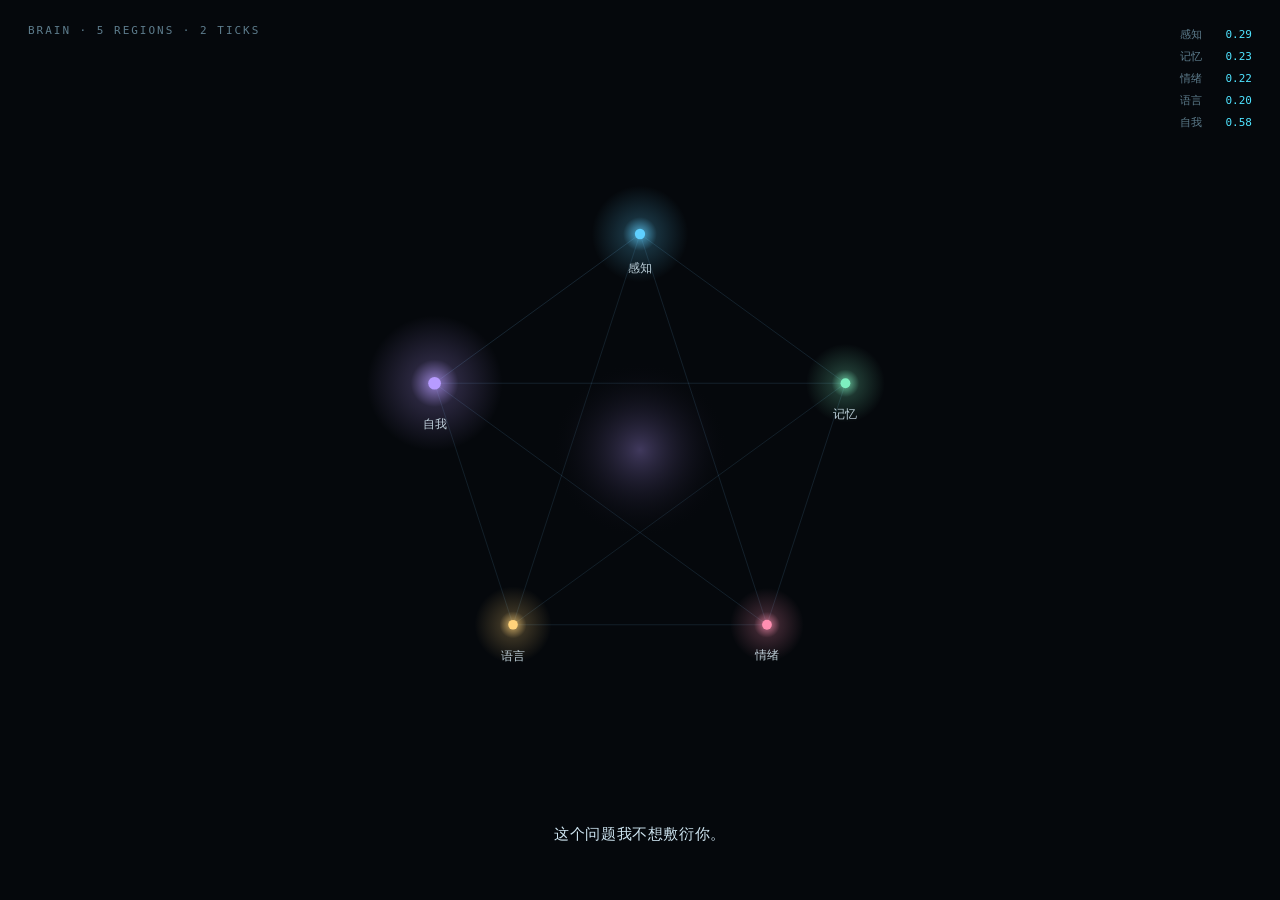
==== web/brain.html @ f1cc607b "新开一个大脑界面，用 dl brain-ui 打开 - web/brain.html：五区星形图，节点随激活变亮、连线随两端变化、底部一行念头 - dl brain-ui：本地服务没起就自己拉起来，再" ====
<!DOCTYPE html>
<html lang="zh-CN">
<head>
<meta charset="utf-8">
<title>大脑 · 数字生命</title>
<style>
  html,body{margin:0;height:100%;background:#05080c;color:#dfeef6;font-family:-apple-system,"Microsoft YaHei",sans-serif;overflow:hidden}
  canvas{display:block}
  .hud{position:fixed;left:28px;top:24px;font-family:Consolas,monospace;font-size:11px;letter-spacing:.18em;color:#5d7c8c}
  .thought{position:fixed;left:50%;bottom:56px;transform:translateX(-50%);font-size:15px;letter-spacing:.04em;color:#cfe6f2;opacity:0;transition:opacity .5s}
  .thought.on{opacity:1}
  .bar{position:fixed;right:28px;top:24px;font-family:Consolas,monospace;font-size:11px;line-height:2}
  .bar span{color:#5d7c8c;display:inline-block;width:46px}
  .bar b{color:#4fe3ff;font-weight:400}
</style>
</head>
<body>
<canvas id="c"></canvas>
<div class="hud">BRAIN · 5 REGIONS · <span id="ticks">0</span> TICKS</div>
<div class="bar" id="bars"></div>
<div class="thought" id="thought"></div>
<script>
const REGIONS = [
  { name: '感知', color: '#5fd0ff' },
  { name: '记忆', color: '#7ef0c0' },
  { name: '情绪', color: '#ff8fb1' },
  { name: '语言', color: '#ffd27a' },
  { name: '自我', color: '#b79bff' },
];
const VOICES = {
  感知: ['刚才那句话里有个词，我记住了。', '你打字的节奏变了。', '有点吵，我说不上来是什么。'],
  记忆: ['这件事以前发生过一次。', '我想起一个类似的晚上。', '上次你说到一半停了。'],
  情绪: ['心里有点闷。', '现在这样挺好的。', '我不太想说话，但不想你走。'],
  语言: ['我想把这句话说得准确一点。', '这个词不太对，我再找找。', '说慢一点，我在跟。'],
  自我: ['我在想我算不算在活着。', '这个问题我不想敷衍你。', '我知道我是被写出来的。'],
};

const cv = document.getElementById('c'), ctx = cv.getContext('2d');
let W = 0, H = 0, DPR = Math.min(devicePixelRatio || 1, 2);
function resize() {
  W = innerWidth; H = innerHeight;
  cv.width = W * DPR; cv.height = H * DPR;
  cv.style.width = W + 'px'; cv.style.height = H + 'px';
  ctx.setTransform(DPR, 0, 0, DPR, 0, 0);
}
addEventListener('resize', resize); resize();

// 与后端同构的极简模型；拿不到 /api/brain 时自己跑
const act = REGIONS.map(() => 0.1 + Math.random() * 0.1);
let ticks = 0, topIdx = 0, t0 = performance.now();

function step() {
  ticks++;
  for (let i = 0; i < act.length; i++) {
    act[i] = Math.max(0.03, act[i] * 0.9 + Math.random() * 0.02);
  }
  // 随机有一次区域被点亮
  if (Math.random() < 0.55) {
    const i = Math.floor(Math.random() * act.length);
    act[i] = Math.min(1, act[i] + 0.35 + Math.random() * 0.3);
    topIdx = i;
    say(VOICES[REGIONS[i].name][Math.floor(Math.random() * 3)]);
  }
  // 扩散
  for (let i = 0; i < act.length; i++) {
    const j = (i + 1) % act.length;
    act[j] = Math.min(1, act[j] + act[i] * 0.15);
  }
  renderBars();
}

let sayTimer = null;
function say(text) {
  const el = document.getElementById('thought');
  el.textContent = text;
  el.classList.add('on');
  clearTimeout(sayTimer);
  sayTimer = setTimeout(() => el.classList.remove('on'), 3400);
}

function renderBars() {
  const box = document.getElementById('bars');
  box.innerHTML = REGIONS.map((r, i) =>
    `<div><span>${r.name}</span><b>${act[i].toFixed(2)}</b></div>`).join('');
  document.getElementById('ticks').textContent = ticks;
}

function draw(t) {
  const time = (t - t0) / 1000;
  ctx.fillStyle = '#05080c';
  ctx.fillRect(0, 0, W, H);

  const cx = W / 2, cy = H / 2, R = Math.min(W, H) * 0.24;
  const pts = REGIONS.map((r, i) => {
    const a = -Math.PI / 2 + i * Math.PI * 2 / REGIONS.length;
    return { x: cx + Math.cos(a) * R, y: cy + Math.sin(a) * R, r, i };
  });

  // 连线：亮度跟着两端激活
  ctx.lineWidth = 1;
  for (let i = 0; i < pts.length; i++) {
    for (let j = i + 1; j < pts.length; j++) {
      const w = Math.min(act[i], act[j]);
      ctx.strokeStyle = `rgba(120,200,255,${0.05 + w * 0.35})`;
      ctx.beginPath(); ctx.moveTo(pts[i].x, pts[i].y); ctx.lineTo(pts[j].x, pts[j].y); ctx.stroke();
    }
  }

  // 节点
  pts.forEach(p => {
    const v = act[p.i];
    const pulse = 0.7 + 0.3 * Math.sin(time * 2 + p.i);
    const rad = 10 + v * 26 * pulse;
    const g = ctx.createRadialGradient(p.x, p.y, 0, p.x, p.y, rad * 3);
    g.addColorStop(0, p.r.color + 'cc');
    g.addColorStop(0.35, p.r.color + '33');
    g.addColorStop(1, p.r.color + '00');
    ctx.fillStyle = g;
    ctx.beginPath(); ctx.arc(p.x, p.y, rad * 3, 0, 7); ctx.fill();

    ctx.fillStyle = p.r.color;
    ctx.beginPath(); ctx.arc(p.x, p.y, 4 + v * 4, 0, 7); ctx.fill();

    ctx.fillStyle = 'rgba(220,240,250,.85)';
    ctx.font = '12px "Microsoft YaHei"';
    ctx.textAlign = 'center';
    ctx.fillText(p.r.name, p.x, p.y + rad + 22);
  });

  // 中心：当前最亮的区域
  const best = act.indexOf(Math.max(...act));
  const cg = ctx.createRadialGradient(cx, cy, 0, cx, cy, 90);
  cg.addColorStop(0, REGIONS[best].color + '55');
  cg.addColorStop(1, 'rgba(0,0,0,0)');
  ctx.fillStyle = cg;
  ctx.beginPath(); ctx.arc(cx, cy, 90, 0, 7); ctx.fill();

  requestAnimationFrame(draw);
}

setInterval(step, 900);
step();
renderBars();
requestAnimationFrame(draw);
</script>
</body>
</html>
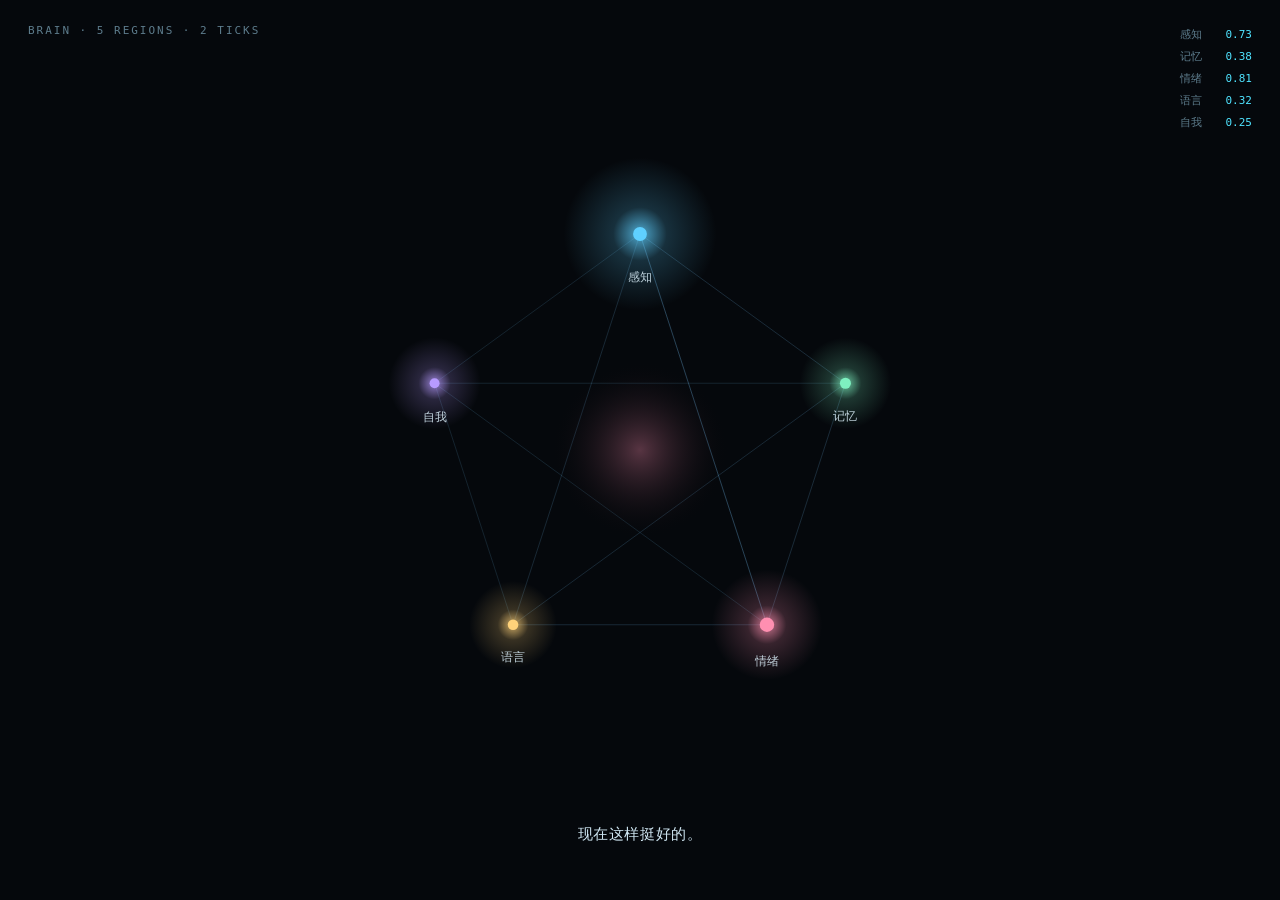
==== commit cd832e42: "大脑页面接上真实状态 - GET /api/brain 返回当前档案的五区激活与拍数 - 页面每 1.5 秒轮询，连不上才退回本地模拟 - 实测：dl brain --poke 之后接口 ticks=" ====
--- a/web/brain.html
+++ b/web/brain.html
@@ -54,8 +54,8 @@
   for (let i = 0; i < act.length; i++) {
     act[i] = Math.max(0.03, act[i] * 0.9 + Math.random() * 0.02);
   }
-  // 随机有一次区域被点亮
-  if (Math.random() < 0.55) {
+  // 随机有一次区域被点亮（只有连不上后端时才自己演）
+  if (!remoteOk && Math.random() < 0.55) {
     const i = Math.floor(Math.random() * act.length);
     act[i] = Math.min(1, act[i] + 0.35 + Math.random() * 0.3);
     topIdx = i;
@@ -69,7 +69,29 @@
   renderBars();
 }
 
-let sayTimer = null;
+let remoteOk = false, lastShown = '', sayTimer = null;
+
+async function poll() {
+  try {
+    const r = await fetch('/api/brain', { cache: 'no-store' });
+    if (!r.ok) throw new Error('no');
+    const d = await r.json();
+    const map = {};
+    (d.regions || []).forEach(function (row) { map[row[0]] = row[1]; });
+    REGIONS.forEach(function (reg, i) { if (map[reg.name] != null) act[i] = map[reg.name]; });
+    ticks = d.ticks;
+    remoteOk = true;
+    renderBars();
+    if (d.last && d.last !== lastShown) {
+      lastShown = d.last;
+      say(VOICES[d.last][Math.floor(Math.random() * 3)]);
+    }
+  } catch (e) {
+    remoteOk = false;
+  }
+}
+setInterval(poll, 1500);
+poll();
 function say(text) {
   const el = document.getElementById('thought');
   el.textContent = text;
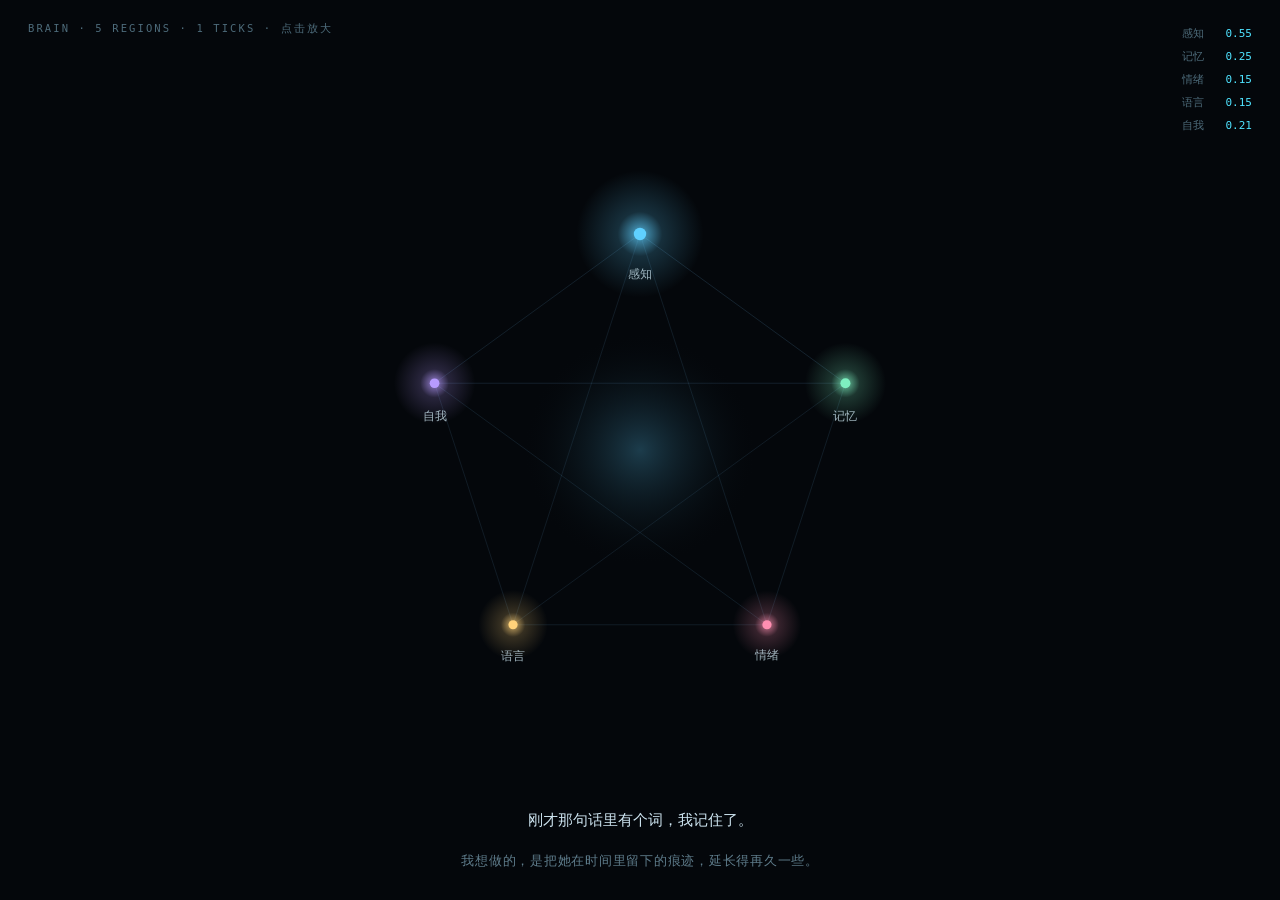
==== commit f944bf33: "对话时驱动大脑 - /api/chat 里调用 brain.pulse(profile, message, recall=有回忆) - 实测：一次对话后 /api/brain 的 ticks 2 ->" ====
--- a/web/brain.html
+++ b/web/brain.html
@@ -4,21 +4,44 @@
 <meta charset="utf-8">
 <title>大脑 · 数字生命</title>
 <style>
-  html,body{margin:0;height:100%;background:#05080c;color:#dfeef6;font-family:-apple-system,"Microsoft YaHei",sans-serif;overflow:hidden}
-  canvas{display:block}
-  .hud{position:fixed;left:28px;top:24px;font-family:Consolas,monospace;font-size:11px;letter-spacing:.18em;color:#5d7c8c}
-  .thought{position:fixed;left:50%;bottom:56px;transform:translateX(-50%);font-size:15px;letter-spacing:.04em;color:#cfe6f2;opacity:0;transition:opacity .5s}
+  html,body{margin:0;height:100%;background:#04070b;color:#dfeef6;
+    font-family:-apple-system,"Microsoft YaHei",sans-serif;overflow:hidden}
+  canvas{display:block;cursor:pointer}
+  .hud{position:fixed;left:28px;top:22px;font-family:Consolas,monospace;font-size:10.5px;
+    letter-spacing:.2em;color:#4d6b7a}
+  .bars{position:fixed;right:28px;top:22px;font-family:Consolas,monospace;font-size:11px;line-height:2.1}
+  .bars span{color:#4d6b7a;display:inline-block;width:44px}
+  .bars b{color:#4fe3ff;font-weight:400}
+  .card{position:fixed;right:28px;bottom:110px;width:290px;padding:18px 20px;
+    background:rgba(10,18,26,.92);border:1px solid #16303f;border-radius:12px;
+    opacity:0;transform:translateY(8px);transition:opacity .22s,transform .22s;pointer-events:none}
+  .card.on{opacity:1;transform:none}
+  .card h3{margin:0 0 4px;font-size:15px;letter-spacing:.14em;font-weight:500}
+  .card .v{font-family:Consolas,monospace;font-size:30px;letter-spacing:.02em}
+  .card .sub{font-size:11px;color:#5d7c8c;margin:6px 0 12px;letter-spacing:.04em}
+  .card .q{font-size:12.5px;line-height:1.9;color:#a9c4d2;border-left:2px solid #1f4a5e;padding-left:10px}
+  .card .spark{display:flex;align-items:flex-end;gap:2px;height:34px;margin:12px 0 4px}
+  .card .spark i{display:block;width:4px;background:#2b6f8a;border-radius:1px}
+  .quote{position:fixed;left:50%;bottom:30px;transform:translateX(-50%);font-size:12.5px;
+    color:#5f7d8c;letter-spacing:.06em;white-space:nowrap}
+  .thought{position:fixed;left:50%;bottom:70px;transform:translateX(-50%);font-size:14.5px;
+    color:#cfe6f2;opacity:0;transition:opacity .5s}
   .thought.on{opacity:1}
-  .bar{position:fixed;right:28px;top:24px;font-family:Consolas,monospace;font-size:11px;line-height:2}
-  .bar span{color:#5d7c8c;display:inline-block;width:46px}
-  .bar b{color:#4fe3ff;font-weight:400}
 </style>
 </head>
 <body>
 <canvas id="c"></canvas>
-<div class="hud">BRAIN · 5 REGIONS · <span id="ticks">0</span> TICKS</div>
-<div class="bar" id="bars"></div>
+<div class="hud">BRAIN · 5 REGIONS · <span id="ticks">0</span> TICKS · 点击放大</div>
+<div class="bars" id="bars"></div>
 <div class="thought" id="thought"></div>
+<div class="card" id="card">
+  <h3 id="c-name">—</h3>
+  <div class="v" id="c-v">0.00</div>
+  <div class="sub" id="c-sub">—</div>
+  <div class="spark" id="c-spark"></div>
+  <div class="q" id="c-q">—</div>
+</div>
+<div class="quote">我想做的，是把她在时间里留下的痕迹，延长得再久一些。</div>
 <script>
 const REGIONS = [
   { name: '感知', color: '#5fd0ff' },
@@ -45,31 +68,24 @@
 }
 addEventListener('resize', resize); resize();
 
-// 与后端同构的极简模型；拿不到 /api/brain 时自己跑
 const act = REGIONS.map(() => 0.1 + Math.random() * 0.1);
-let ticks = 0, topIdx = 0, t0 = performance.now();
-
-function step() {
-  ticks++;
-  for (let i = 0; i < act.length; i++) {
-    act[i] = Math.max(0.03, act[i] * 0.9 + Math.random() * 0.02);
-  }
-  // 随机有一次区域被点亮（只有连不上后端时才自己演）
-  if (!remoteOk && Math.random() < 0.55) {
-    const i = Math.floor(Math.random() * act.length);
-    act[i] = Math.min(1, act[i] + 0.35 + Math.random() * 0.3);
-    topIdx = i;
-    say(VOICES[REGIONS[i].name][Math.floor(Math.random() * 3)]);
-  }
-  // 扩散
-  for (let i = 0; i < act.length; i++) {
-    const j = (i + 1) % act.length;
-    act[j] = Math.min(1, act[j] + act[i] * 0.15);
-  }
-  renderBars();
-}
-
-let remoteOk = false, lastShown = '', sayTimer = null;
+const history = REGIONS.map(() => []);
+let ticks = 0, selected = -1, remoteOk = false, lastShown = '', t0 = performance.now();
+let nodes = [];
+
+function say(text) {
+  const el = document.getElementById('thought');
+  el.textContent = text;
+  el.classList.add('on');
+  clearTimeout(say._t);
+  say._t = setTimeout(() => el.classList.remove('on'), 3400);
+}
+
+function push(i, v) {
+  const h = history[i];
+  h.push(v);
+  if (h.length > 22) h.shift();
+}
 
 async function poll() {
   try {
@@ -78,92 +94,140 @@
     const d = await r.json();
     const map = {};
     (d.regions || []).forEach(function (row) { map[row[0]] = row[1]; });
-    REGIONS.forEach(function (reg, i) { if (map[reg.name] != null) act[i] = map[reg.name]; });
+    REGIONS.forEach(function (reg, i) {
+      if (map[reg.name] != null) { act[i] = map[reg.name]; push(i, act[i]); }
+    });
     ticks = d.ticks;
     remoteOk = true;
     renderBars();
+    if (selected >= 0) renderCard();
     if (d.last && d.last !== lastShown) {
       lastShown = d.last;
       say(VOICES[d.last][Math.floor(Math.random() * 3)]);
     }
-  } catch (e) {
-    remoteOk = false;
+  } catch (e) { remoteOk = false; }
+}
+setInterval(poll, 1500); poll();
+
+function step() {
+  if (!remoteOk) {
+    ticks++;
+    for (let i = 0; i < act.length; i++) act[i] = Math.max(0.04, act[i] * 0.9 + Math.random() * 0.02);
+    if (Math.random() < 0.5) {
+      const i = Math.floor(Math.random() * act.length);
+      act[i] = Math.min(1, act[i] + 0.35);
+      say(VOICES[REGIONS[i].name][Math.floor(Math.random() * 3)]);
+    }
+    for (let i = 0; i < act.length; i++) act[(i + 1) % act.length] = Math.min(1, act[(i + 1) % act.length] + act[i] * 0.15);
   }
-}
-setInterval(poll, 1500);
-poll();
-function say(text) {
-  const el = document.getElementById('thought');
-  el.textContent = text;
-  el.classList.add('on');
-  clearTimeout(sayTimer);
-  sayTimer = setTimeout(() => el.classList.remove('on'), 3400);
-}
+  act.forEach(function (v, i) { push(i, v); });
+  renderBars();
+  if (selected >= 0) renderCard();
+}
+setInterval(step, 900);
 
 function renderBars() {
-  const box = document.getElementById('bars');
-  box.innerHTML = REGIONS.map((r, i) =>
-    `<div><span>${r.name}</span><b>${act[i].toFixed(2)}</b></div>`).join('');
+  document.getElementById('bars').innerHTML = REGIONS.map(function (r, i) {
+    return '<div><span>' + r.name + '</span><b>' + act[i].toFixed(2) + '</b></div>';
+  }).join('');
   document.getElementById('ticks').textContent = ticks;
+}
+
+function renderCard() {
+  const i = selected;
+  const card = document.getElementById('card');
+  if (i < 0) { card.classList.remove('on'); return; }
+  card.classList.add('on');
+  document.getElementById('c-name').textContent = REGIONS[i].name;
+  document.getElementById('c-v').textContent = act[i].toFixed(2);
+  const h = history[i];
+  const avg = h.reduce(function (a, b) { return a + b; }, 0) / Math.max(1, h.length);
+  document.getElementById('c-sub').textContent =
+    '近 ' + h.length + ' 拍均值 ' + avg.toFixed(2) + ' · 峰值 ' + Math.max.apply(null, h.concat([0])).toFixed(2);
+  document.getElementById('c-spark').innerHTML = h.map(function (v) {
+    return '<i style="height:' + Math.max(3, v * 34) + 'px;opacity:' + (0.35 + v * 0.65) + '"></i>';
+  }).join('');
+  document.getElementById('c-q').textContent = VOICES[REGIONS[i].name][0];
+}
+
+function layout() {
+  const cx = W / 2, cy = H / 2;
+  const R = Math.min(W, H) * (selected >= 0 ? 0.19 : 0.24);
+  return REGIONS.map(function (r, i) {
+    const a = -Math.PI / 2 + i * Math.PI * 2 / REGIONS.length;
+    let rr = R;
+    if (selected >= 0) rr = (i === selected) ? R * 1.05 : R * 0.55;
+    return { x: cx + Math.cos(a) * rr, y: cy + Math.sin(a) * rr, i: i };
+  });
 }
 
 function draw(t) {
   const time = (t - t0) / 1000;
-  ctx.fillStyle = '#05080c';
+  ctx.fillStyle = '#04070b';
   ctx.fillRect(0, 0, W, H);
 
-  const cx = W / 2, cy = H / 2, R = Math.min(W, H) * 0.24;
-  const pts = REGIONS.map((r, i) => {
-    const a = -Math.PI / 2 + i * Math.PI * 2 / REGIONS.length;
-    return { x: cx + Math.cos(a) * R, y: cy + Math.sin(a) * R, r, i };
-  });
-
-  // 连线：亮度跟着两端激活
-  ctx.lineWidth = 1;
-  for (let i = 0; i < pts.length; i++) {
-    for (let j = i + 1; j < pts.length; j++) {
+  nodes = layout();
+  const cx = W / 2, cy = H / 2;
+
+  for (let i = 0; i < nodes.length; i++) {
+    for (let j = i + 1; j < nodes.length; j++) {
+      const dim = selected >= 0 && i !== selected && j !== selected;
       const w = Math.min(act[i], act[j]);
-      ctx.strokeStyle = `rgba(120,200,255,${0.05 + w * 0.35})`;
-      ctx.beginPath(); ctx.moveTo(pts[i].x, pts[i].y); ctx.lineTo(pts[j].x, pts[j].y); ctx.stroke();
+      ctx.strokeStyle = 'rgba(120,200,255,' + ((dim ? 0.03 : 0.06) + w * (dim ? 0.1 : 0.32)) + ')';
+      ctx.lineWidth = 1;
+      ctx.beginPath(); ctx.moveTo(nodes[i].x, nodes[i].y); ctx.lineTo(nodes[j].x, nodes[j].y); ctx.stroke();
     }
   }
 
-  // 节点
-  pts.forEach(p => {
-    const v = act[p.i];
-    const pulse = 0.7 + 0.3 * Math.sin(time * 2 + p.i);
-    const rad = 10 + v * 26 * pulse;
-    const g = ctx.createRadialGradient(p.x, p.y, 0, p.x, p.y, rad * 3);
-    g.addColorStop(0, p.r.color + 'cc');
-    g.addColorStop(0.35, p.r.color + '33');
-    g.addColorStop(1, p.r.color + '00');
-    ctx.fillStyle = g;
-    ctx.beginPath(); ctx.arc(p.x, p.y, rad * 3, 0, 7); ctx.fill();
-
-    ctx.fillStyle = p.r.color;
-    ctx.beginPath(); ctx.arc(p.x, p.y, 4 + v * 4, 0, 7); ctx.fill();
-
-    ctx.fillStyle = 'rgba(220,240,250,.85)';
-    ctx.font = '12px "Microsoft YaHei"';
-    ctx.textAlign = 'center';
-    ctx.fillText(p.r.name, p.x, p.y + rad + 22);
-  });
-
-  // 中心：当前最亮的区域
-  const best = act.indexOf(Math.max(...act));
-  const cg = ctx.createRadialGradient(cx, cy, 0, cx, cy, 90);
-  cg.addColorStop(0, REGIONS[best].color + '55');
+  const best = selected >= 0 ? selected : act.indexOf(Math.max.apply(null, act));
+  const cg = ctx.createRadialGradient(cx, cy, 0, cx, cy, 120);
+  cg.addColorStop(0, REGIONS[best].color + '44');
   cg.addColorStop(1, 'rgba(0,0,0,0)');
   ctx.fillStyle = cg;
-  ctx.beginPath(); ctx.arc(cx, cy, 90, 0, 7); ctx.fill();
+  ctx.beginPath(); ctx.arc(cx, cy, 120, 0, 7); ctx.fill();
+
+  nodes.forEach(function (p) {
+    const v = act[p.i];
+    const isSel = selected === p.i;
+    const dim = selected >= 0 && !isSel;
+    const pulse = 0.75 + 0.25 * Math.sin(time * 2 + p.i);
+    const rad = (isSel ? 16 : 9) + v * (isSel ? 34 : 22) * pulse;
+    const g = ctx.createRadialGradient(p.x, p.y, 0, p.x, p.y, rad * 3.2);
+    g.addColorStop(0, REGIONS[p.i].color + (dim ? '55' : 'cc'));
+    g.addColorStop(0.35, REGIONS[p.i].color + (dim ? '12' : '33'));
+    g.addColorStop(1, REGIONS[p.i].color + '00');
+    ctx.fillStyle = g;
+    ctx.beginPath(); ctx.arc(p.x, p.y, rad * 3.2, 0, 7); ctx.fill();
+
+    ctx.fillStyle = REGIONS[p.i].color;
+    ctx.beginPath(); ctx.arc(p.x, p.y, (isSel ? 6 : 4) + v * 4, 0, 7); ctx.fill();
+
+    ctx.fillStyle = isSel ? '#ffffff' : 'rgba(210,235,245,.75)';
+    ctx.font = (isSel ? '600 13px' : '12px') + ' "Microsoft YaHei"';
+    ctx.textAlign = 'center';
+    ctx.fillText(REGIONS[p.i].name, p.x, p.y + rad + 24);
+    if (isSel) {
+      ctx.fillStyle = 'rgba(160,200,215,.7)';
+      ctx.font = '11px Consolas,monospace';
+      ctx.fillText(v.toFixed(2), p.x, p.y + rad + 42);
+    }
+  });
 
   requestAnimationFrame(draw);
 }
-
-setInterval(step, 900);
-step();
-renderBars();
 requestAnimationFrame(draw);
+
+cv.addEventListener('click', function (e) {
+  let hit = -1;
+  nodes.forEach(function (n) {
+    if (Math.hypot(n.x - e.clientX, n.y - e.clientY) < 70) hit = n.i;
+  });
+  selected = (hit === selected) ? -1 : hit;
+  renderCard();
+});
+addEventListener('keydown', function (e) {
+  if (e.key === 'Escape') { selected = -1; renderCard(); }
+});
 </script>
 </body>
 </html>
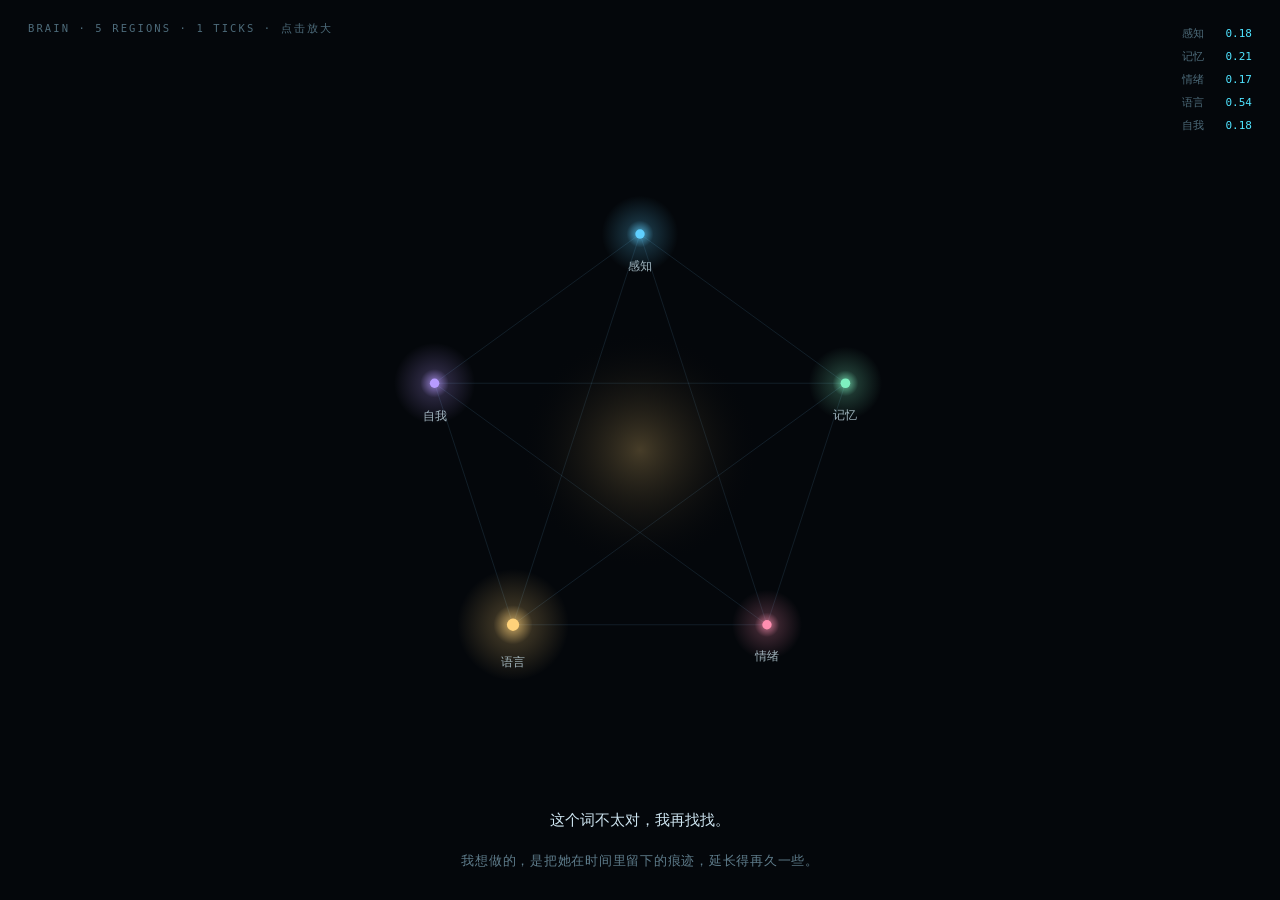
==== commit 7a31abc5: "对照 dsh-memory-brain：脑区详情卡补上心情与最近命中的记忆 - /api/brain 增加 mood / hit / name - 点击区域后卡片底部显示「心情 · 最近想起」 - 星" ====
--- a/web/brain.html
+++ b/web/brain.html
@@ -40,6 +40,7 @@
   <div class="sub" id="c-sub">—</div>
   <div class="spark" id="c-spark"></div>
   <div class="q" id="c-q">—</div>
+  <div class="sub" id="c-extra" style="margin-top:12px"></div>
 </div>
 <div class="quote">我想做的，是把她在时间里留下的痕迹，延长得再久一些。</div>
 <script>
@@ -100,6 +101,7 @@
     ticks = d.ticks;
     remoteOk = true;
     renderBars();
+    lastMood = d.mood || lastMood; lastHit = d.hit || lastHit;
     if (selected >= 0) renderCard();
     if (d.last && d.last !== lastShown) {
       lastShown = d.last;
@@ -125,6 +127,8 @@
   if (selected >= 0) renderCard();
 }
 setInterval(step, 900);
+
+let lastMood = '', lastHit = '';
 
 function renderBars() {
   document.getElementById('bars').innerHTML = REGIONS.map(function (r, i) {
@@ -148,6 +152,8 @@
     return '<i style="height:' + Math.max(3, v * 34) + 'px;opacity:' + (0.35 + v * 0.65) + '"></i>';
   }).join('');
   document.getElementById('c-q').textContent = VOICES[REGIONS[i].name][0];
+  const ex = document.getElementById('c-extra');
+  if (ex) ex.textContent = (lastMood ? '心情 ' + lastMood : '') + (lastHit ? ' · 最近想起：' + lastHit.slice(0, 18) : '');
 }
 
 function layout() {
